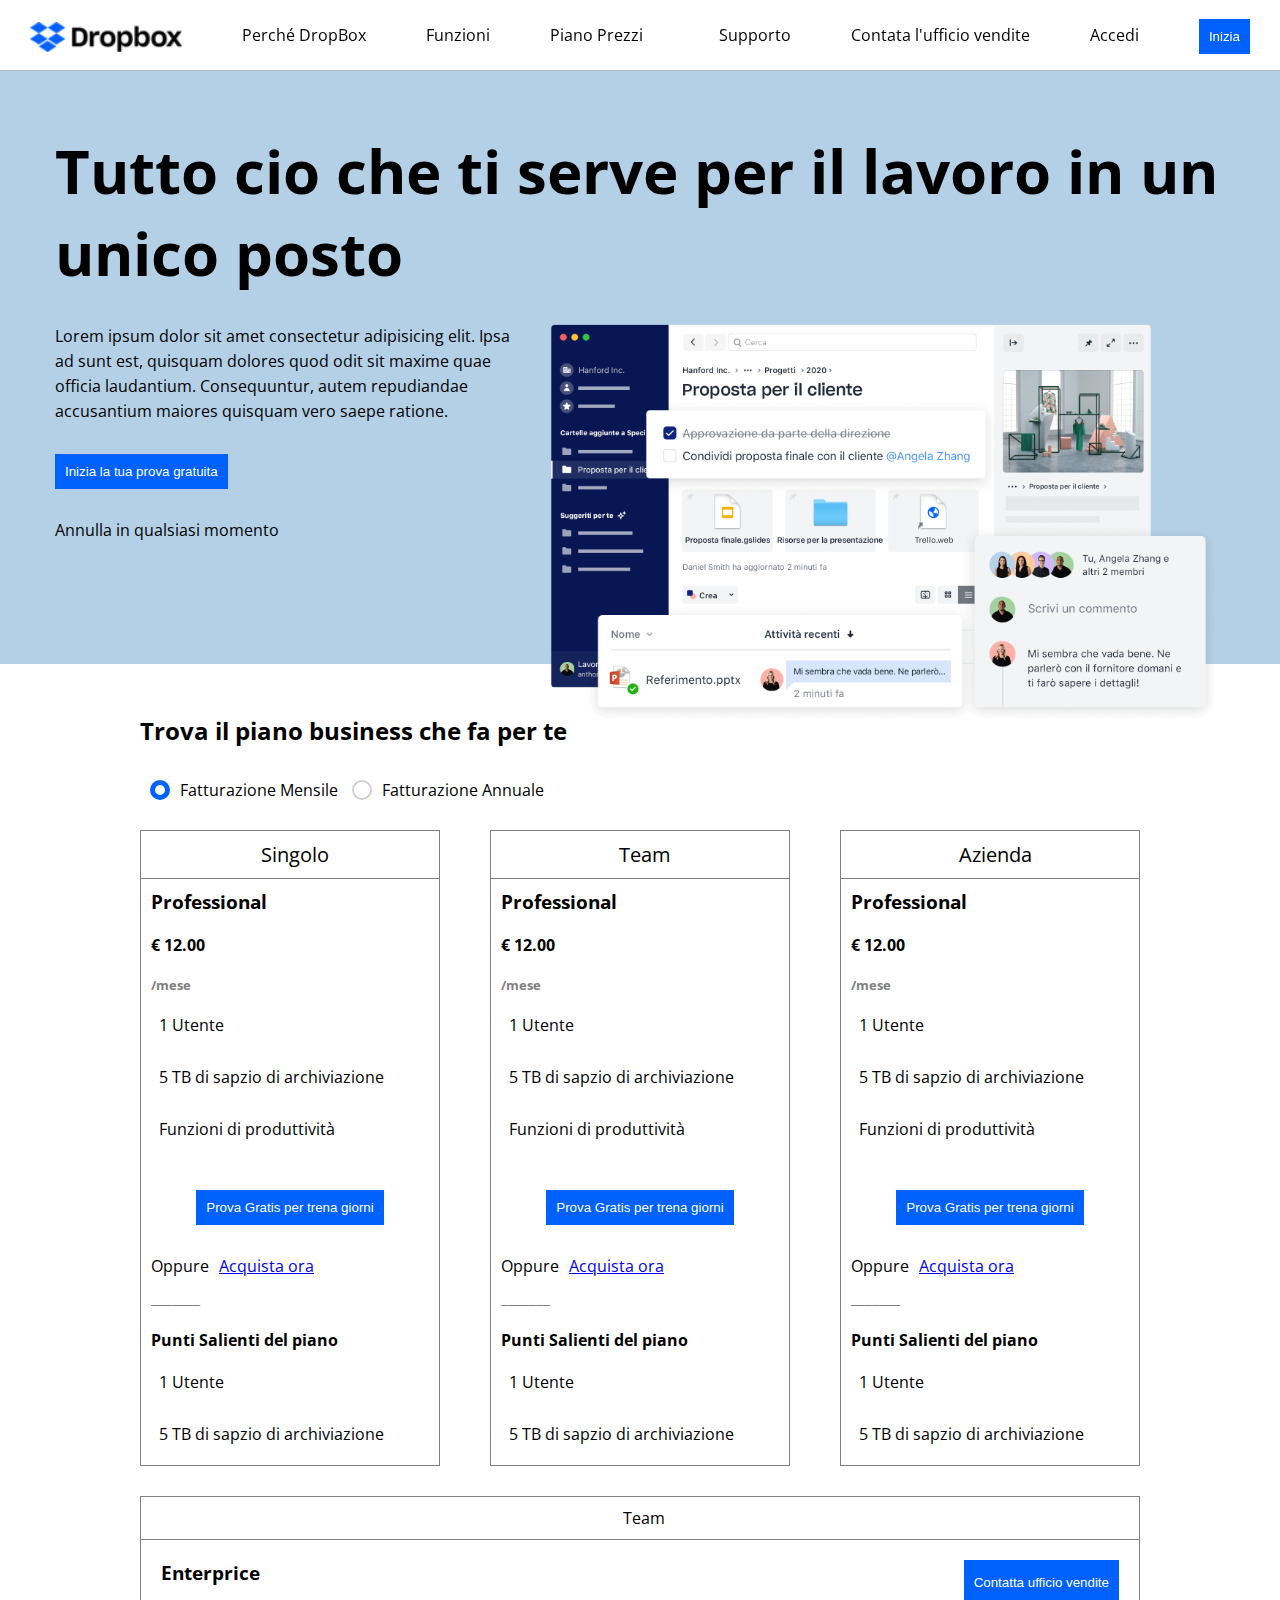
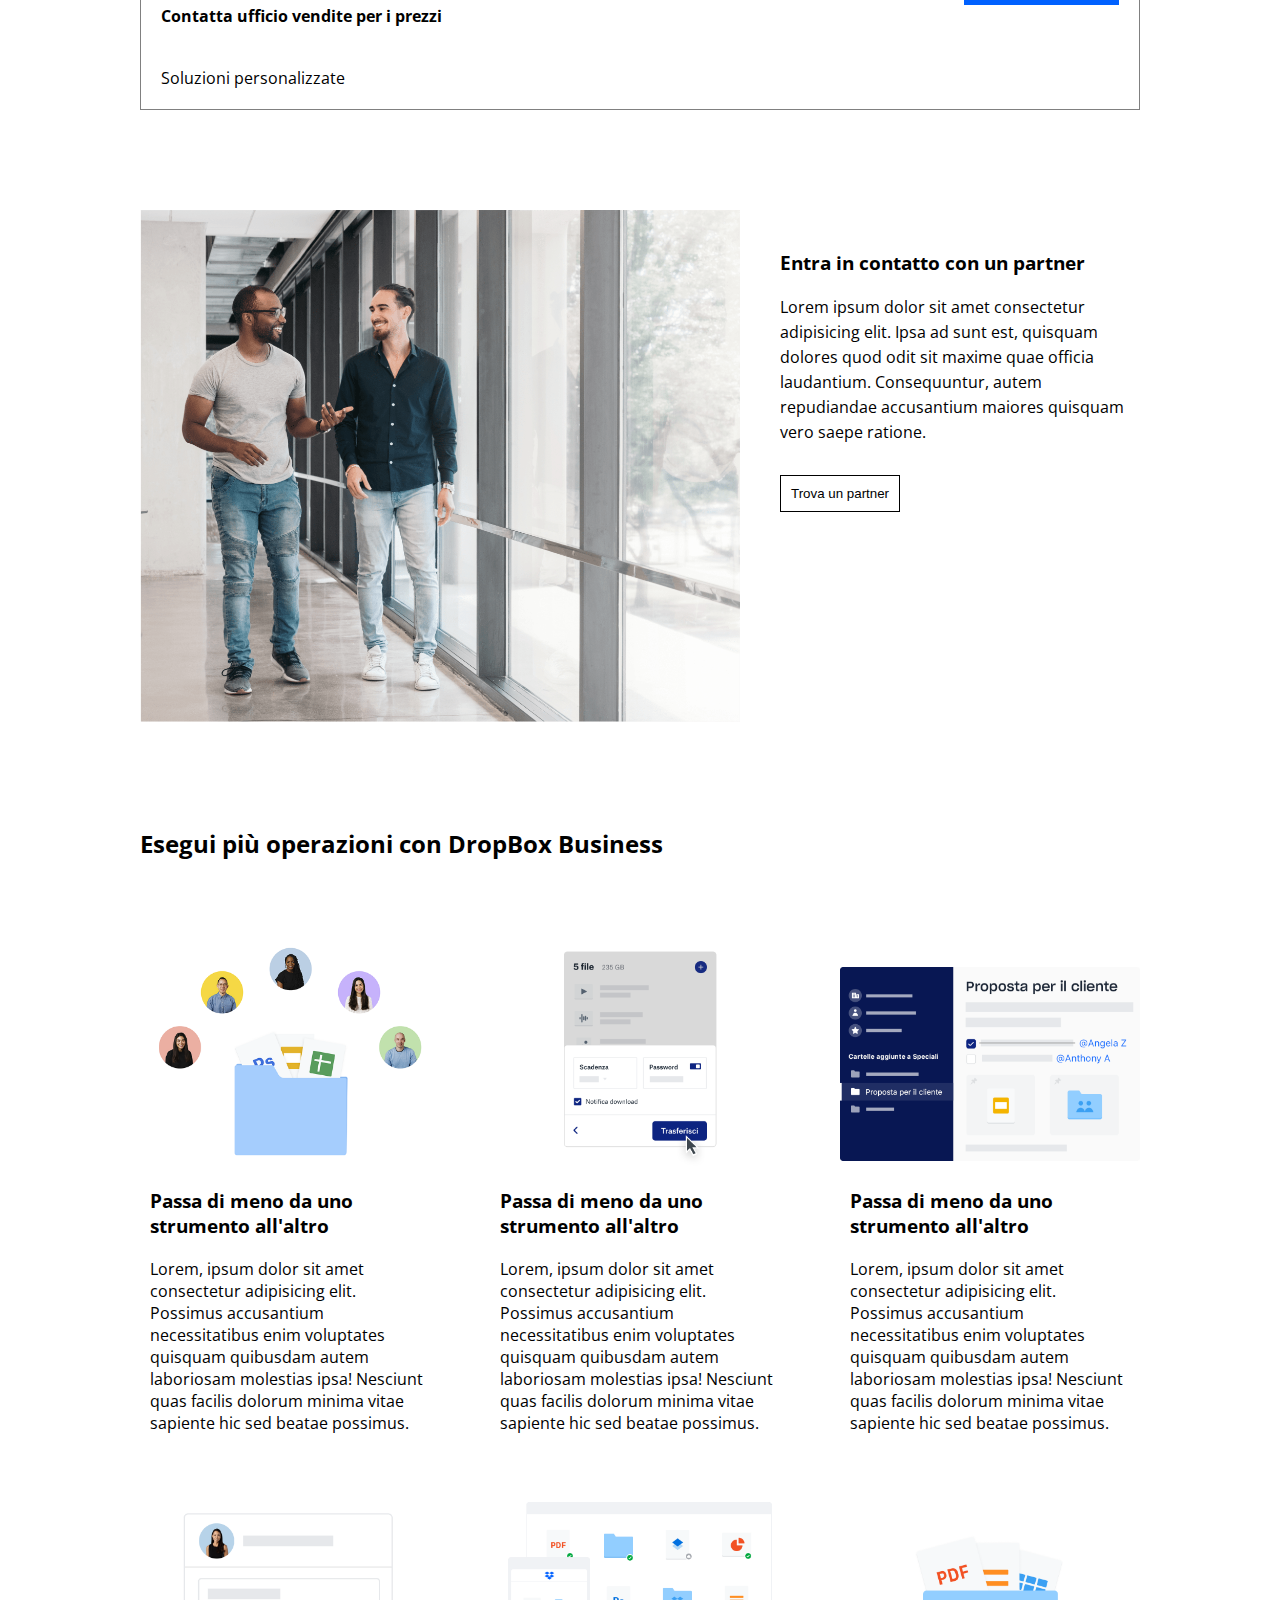
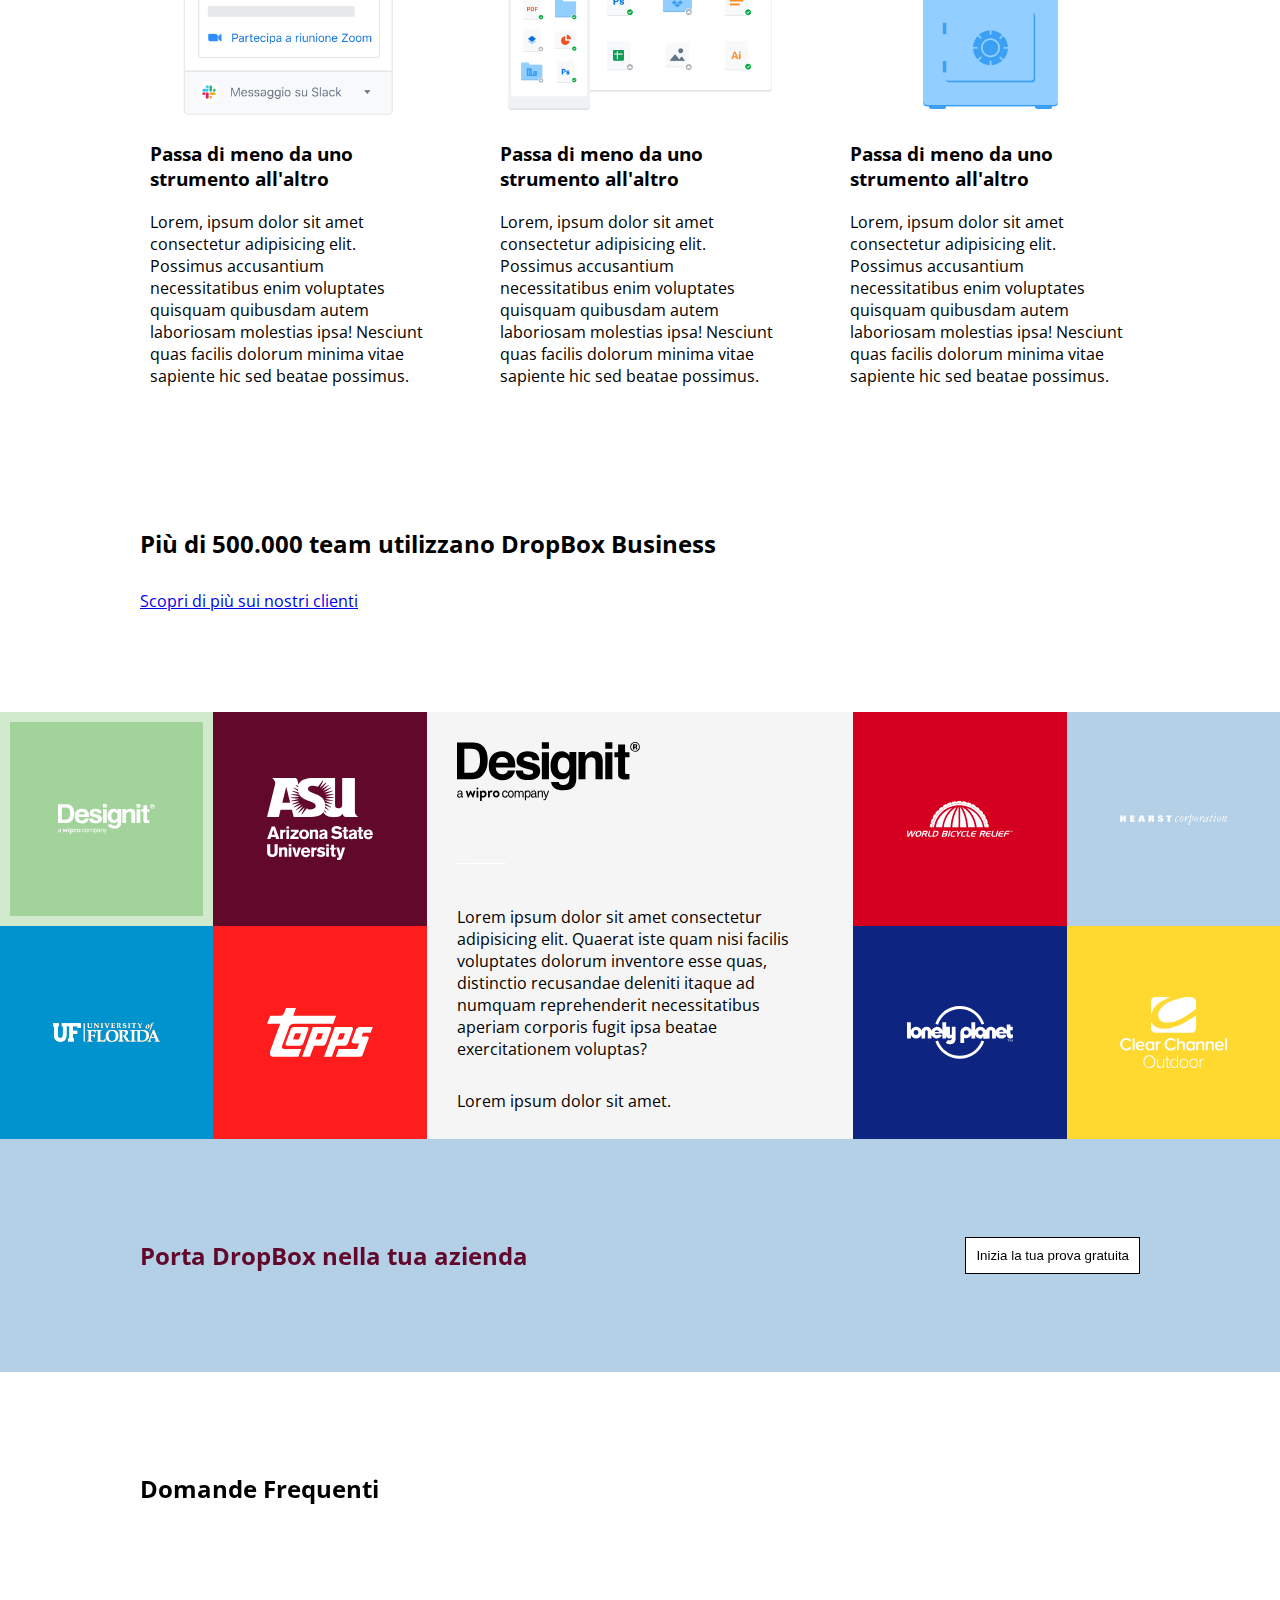
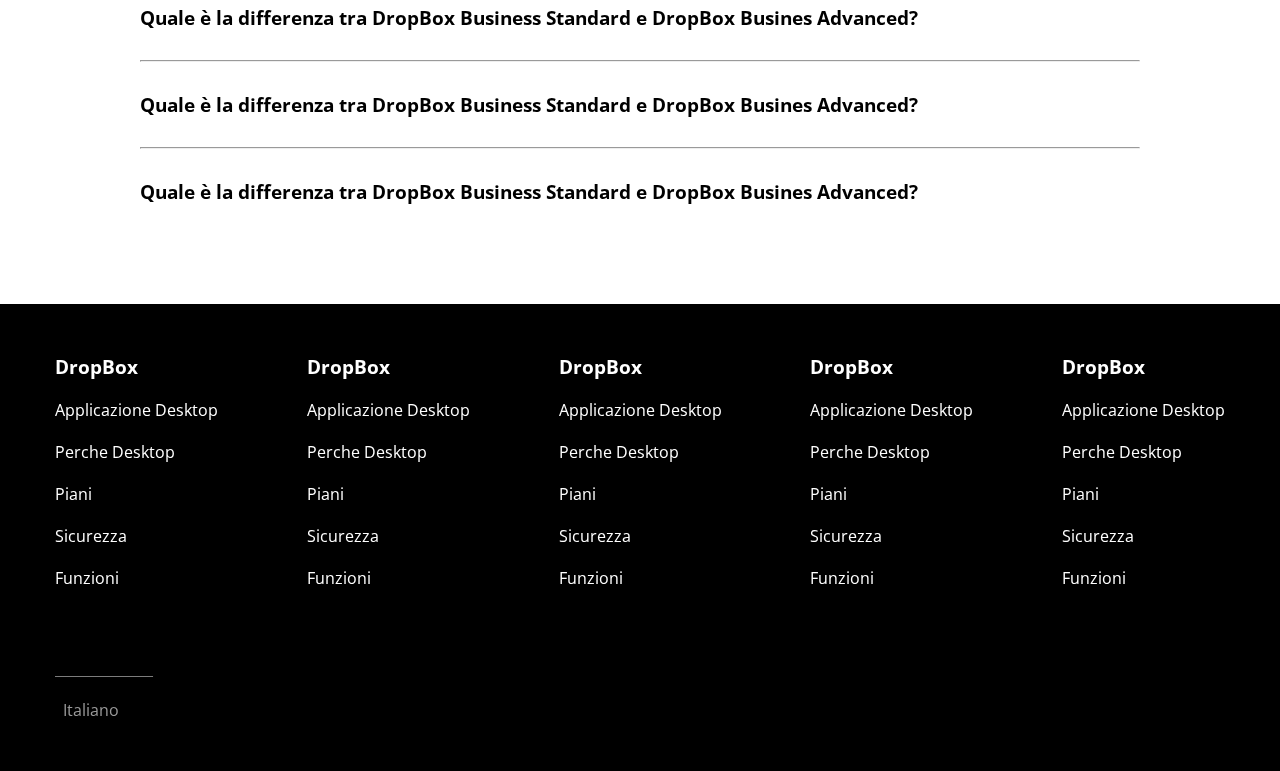
==== BONUS/index.html @ 31a1248b "inserito hover sul menu della top-bar" ====
<!DOCTYPE html>
<html lang="en">

<head>
    <meta charset="UTF-8">
    <meta http-equiv="X-UA-Compatible" content="IE=edge">
    <meta name="viewport" content="width=device-width, initial-scale=1.0">
    <title>DropBox</title>
    <link rel="stylesheet" href="./css/style.css">
    <link rel="stylesheet" href="https://cdnjs.cloudflare.com/ajax/libs/font-awesome/6.2.1/css/all.min.css"
        integrity="sha512-MV7K8+y+gLIBoVD59lQIYicR65iaqukzvf/nwasF0nqhPay5w/9lJmVM2hMDcnK1OnMGCdVK+iQrJ7lzPJQd1w=="
        crossorigin="anonymous" referrerpolicy="no-referrer" />
    <link rel="preconnect" href="https://fonts.googleapis.com">
    <link rel="preconnect" href="https://fonts.gstatic.com" crossorigin>
    <link
        href="https://fonts.googleapis.com/css2?family=Open+Sans:ital,wght@0,300;0,400;0,500;0,600;0,700;0,800;1,300;1,400;1,500;1,600;1,700;1,800&display=swap"
        rel="stylesheet">
</head>

<body>

    <!-- Inizio header -->

    <header>
        <nav class="d-flex space-between">
            <div class="menu-column">
                <ul class="d-flex">
                    <li><a href="#">
                            <img src="img/logo-small.png" alt="logo DropBox">
                        </a>
                    </li>
                    <li class="border-hover"><a href="#">
                            Perché DropBox
                        </a>
                    </li>
                    <li class="border-hover"><a href="#">
                            Funzioni
                        </a>
                    </li>
                    <li class="border-hover"><a href="#">
                            Piano Prezzi
                        </a>
                    </li>
                </ul>
            </div>

            <div class="menu-column">
                <ul class="d-flex">
                    <li class="border-hover"><a href="#">
                            Supporto
                        </a>
                    </li>
                    <li class="border-hover"><a href="#">
                            Contata l'ufficio vendite
                        </a>
                    </li>
                    <li class="border-hover"><a href="#">
                            Accedi
                        </a>
                    </li>
                    <li>
                        <button>Inizia</button>
                    </li>
                </ul>
            </div>
        </nav>
    </header>

    <!-- Fine header / Inizio Main -->

    <main>

        <section id="jumbo">
            <div class="container fuori-bordo">
                <h1>Tutto cio che ti serve per il lavoro in un unico posto</h1>
                <div class="content d-flex">
                    <div class="column-small w-40 top-30">
                        <p>Lorem ipsum dolor sit amet consectetur adipisicing elit. Ipsa ad sunt est, quisquam dolores
                            quod odit sit maxime quae officia laudantium. Consequuntur, autem repudiandae accusantium
                            maiores quisquam vero saepe ratione.</p>
                        <button>Inizia la tua prova gratuita</button><br>
                        <div class="bottom-50">Annulla in qualsiasi momento</div>
                        <div><a href="#"><i class="fa-solid fa-arrow-down"></i></a></div>
                    </div>
                    <div class="column-big w-60 top-30">
                        <img src="img/jumbo.png" alt="">
                    </div>
                </div>
            </div>
        </section>

        <div class="container-small">
            <section class="business-plan">
                <h2 class="top-50 bottom-30">Trova il piano business che fa per te</h2>
                <div class="check">
                    <span class="circle-blue"></span><span>Fatturazione Mensile</span>
                    <span class="circle-gray"></span><span>Fatturazione Annuale</span>
                </div>
                <div class="columns">
                    <div class="section-column w-30 border">
                        <div class="icon">
                            <i class="fa-solid fa-user"></i>&nbsp&nbspSingolo
                        </div>
                        <div class="text">
                            <h3>Professional</h3>
                            <h4>€ 12.00</h4>
                            <h5 style="color: gray;">/mese</h5>
                        </div>
                        <div class="top-list">
                            <ul>
                                <li><i class="fa-solid fa-user"></i>&nbsp&nbsp1 Utente</li>
                                <li><i class="fa-solid fa-folder"></i>&nbsp&nbsp5 TB di sapzio di archiviazione</li>
                                <li><i class="fa-solid fa-share-nodes"></i>&nbsp&nbspFunzioni di produttività</li>
                            </ul>
                            <div class="d-flex center">
                                <button>Prova Gratis per trena giorni</button><br>
                            </div>
                            <span>Oppure</span><a href="#">Acquista ora</a>
                        </div>
                        <div class="line">_______</div>
                        <div class="bottom-list">
                            <h4>Punti Salienti del piano</h4>
                            <ul>
                                <li><i class="fa-solid fa-check"></i>&nbsp&nbsp1 Utente</li>
                                <li><i class="fa-solid fa-check"></i>&nbsp&nbsp5 TB di sapzio di archiviazione</li>
                            </ul>
                        </div>
                    </div>

                    <div class="section-column w-30 border">
                        <div class="icon">
                            <i class="fa-solid fa-users"></i>&nbsp&nbspTeam
                        </div>
                        <div class="text">
                            <h3>Professional</h3>
                            <h4>€ 12.00</h4>
                            <h5 style="color: gray;">/mese</h5>
                        </div>
                        <div class="top-list">
                            <ul>
                                <li><i class="fa-solid fa-user"></i>&nbsp&nbsp1 Utente</li>
                                <li><i class="fa-solid fa-folder"></i>&nbsp&nbsp5 TB di sapzio di archiviazione</li>
                                <li><i class="fa-solid fa-share-nodes"></i>&nbsp&nbspFunzioni di produttività</li>
                            </ul>
                            <div class="d-flex center">
                                <button>Prova Gratis per trena giorni</button><br>
                            </div>
                            <span>Oppure</span><a href="#">Acquista ora</a>
                        </div>
                        <div class="line">_______</div>
                        <div class="bottom-list">
                            <h4>Punti Salienti del piano</h4>
                            <ul>
                                <li><i class="fa-solid fa-check"></i>&nbsp&nbsp1 Utente</li>
                                <li><i class="fa-solid fa-check"></i>&nbsp&nbsp5 TB di sapzio di archiviazione</li>
                            </ul>
                        </div>
                    </div>

                    <div class="section-column w-30 border">
                        <div class="icon">
                            <i class="fa-solid fa-building"></i>&nbsp&nbspAzienda
                        </div>
                        <div class="text">
                            <h3>Professional</h3>
                            <h4>€ 12.00</h4>
                            <h5 style="color: gray;">/mese</h5>
                        </div>
                        <div class="top-list">
                            <ul>
                                <li><i class="fa-solid fa-user"></i>&nbsp&nbsp1 Utente</li>
                                <li><i class="fa-solid fa-folder"></i>&nbsp&nbsp5 TB di sapzio di archiviazione</li>
                                <li><i class="fa-solid fa-share-nodes"></i>&nbsp&nbspFunzioni di produttività</li>
                            </ul>
                            <div class="d-flex center">
                                <button>Prova Gratis per trena giorni</button><br>
                            </div>
                            <span>Oppure</span><a href="#">Acquista ora</a>
                        </div>
                        <div class="line">_______</div>
                        <div class="bottom-list">
                            <h4>Punti Salienti del piano</h4>
                            <ul>
                                <li><i class="fa-solid fa-check"></i>&nbsp&nbsp1 Utente</li>
                                <li><i class="fa-solid fa-check"></i>&nbsp&nbsp5 TB di sapzio di archiviazione</li>
                            </ul>
                        </div>
                    </div>
                </div>

                <div class="enterprice">
                    <div class="top">
                        <i class="fa-solid fa-building"></i>&nbsp&nbspTeam
                    </div>
                    <div class="bottom">
                        <div class="d-flex space-between">
                            <h3>Enterprice</h3>
                            <button>Contatta ufficio vendite</button>
                        </div>
                        <h4>Contatta ufficio vendite per i prezzi</h4>
                        <span>Soluzioni personalizzate</span>
                    </div>
                </div>

                <div class="content d-flex top-100">
                    <div class="column-big w-60">
                        <img src="img/partner.png" alt="partner">
                    </div>
                    <div class="column-small w-40 top-40">
                        <h3>Entra in contatto con un partner</h3>
                        <p>Lorem ipsum dolor sit amet consectetur adipisicing elit. Ipsa ad sunt est, quisquam dolores
                            quod odit sit maxime quae officia laudantium. Consequuntur, autem repudiandae accusantium
                            maiores quisquam vero saepe ratione.</p>
                        <button class="color-white">Trova un partner</button><br>
                    </div>
                </div>

                <div class="business">
                    <h2 class="top-100">Esegui più operazioni con DropBox Business</h2>
                    <div class="columns">
                        <div class="section-column w-30 top-40">
                            <img src="img/business-feature-switching-tools.png" alt="">
                            <div class="text">
                                <h3>Passa di meno da uno strumento all'altro</h3>
                                <p>Lorem, ipsum dolor sit amet consectetur adipisicing elit. Possimus accusantium
                                    necessitatibus enim voluptates quisquam quibusdam autem laboriosam molestias ipsa!
                                    Nesciunt quas facilis dolorum minima vitae sapiente hic sed beatae possimus.
                                </p>
                            </div>
                        </div>
                        <div class="section-column w-30 top-40">
                            <img src="img/business-feature-send-files-it.png" alt="">
                            <div class="text">
                                <h3>Passa di meno da uno strumento all'altro</h3>
                                <p>Lorem, ipsum dolor sit amet consectetur adipisicing elit. Possimus accusantium
                                    necessitatibus enim voluptates quisquam quibusdam autem laboriosam molestias ipsa!
                                    Nesciunt quas facilis dolorum minima vitae sapiente hic sed beatae possimus.
                                </p>
                            </div>
                        </div>
                        <div class="section-column w-30 top-40">
                            <img src="img/business-feature-coordinate-it.png" alt="">
                            <div class="text">
                                <h3>Passa di meno da uno strumento all'altro</h3>
                                <p>Lorem, ipsum dolor sit amet consectetur adipisicing elit. Possimus accusantium
                                    necessitatibus enim voluptates quisquam quibusdam autem laboriosam molestias ipsa!
                                    Nesciunt quas facilis dolorum minima vitae sapiente hic sed beatae possimus.
                                </p>
                            </div>
                        </div>
                        <div class="section-column w-30 top-40">
                            <img src="img/business-feature-integrations-it.png" alt="">
                            <div class="text">
                                <h3>Passa di meno da uno strumento all'altro</h3>
                                <p>Lorem, ipsum dolor sit amet consectetur adipisicing elit. Possimus accusantium
                                    necessitatibus enim voluptates quisquam quibusdam autem laboriosam molestias ipsa!
                                    Nesciunt quas facilis dolorum minima vitae sapiente hic sed beatae possimus.
                                </p>
                            </div>
                        </div>
                        <div class="section-column w-30 top-40">
                            <img src="img/business-feature-multi-device.png" alt="">
                            <div class="text">
                                <h3>Passa di meno da uno strumento all'altro</h3>
                                <p>Lorem, ipsum dolor sit amet consectetur adipisicing elit. Possimus accusantium
                                    necessitatibus enim voluptates quisquam quibusdam autem laboriosam molestias ipsa!
                                    Nesciunt quas facilis dolorum minima vitae sapiente hic sed beatae possimus.
                                </p>
                            </div>
                        </div>
                        <div class="section-column w-30 top-40">
                            <img src="img/business-feature-security.png" alt="">
                            <div class="text">
                                <h3>Passa di meno da uno strumento all'altro</h3>
                                <p>Lorem, ipsum dolor sit amet consectetur adipisicing elit. Possimus accusantium
                                    necessitatibus enim voluptates quisquam quibusdam autem laboriosam molestias ipsa!
                                    Nesciunt quas facilis dolorum minima vitae sapiente hic sed beatae possimus.
                                </p>
                            </div>
                        </div>
                    </div>
                    <h2 class="top-100 bottom-30">Più di 500.000 team utilizzano DropBox Business</h2>
                    <a href="#">Scopri di più sui nostri clienti</a>
                </div>
            </section>
        </div>

        <section id="customer">
            <div class="square-section d-flex wrap top-100">
                <div class="square d-flex wrap">
                    <div class="small square1-color">
                        <img src="img/designit.svg" alt="">
                    </div>
                    <div class="small square2-color">
                        <img src="img/arizona_state_university.svg" alt="">
                    </div>
                    <div class="small square3-color">
                        <img src="img/university_of_florida.svg" alt="">
                    </div>
                    <div class="small square4-color">
                        <img src="img/topps.svg" alt="">
                    </div>
                </div>

                <div class="square central">
                    <img src="img/designit.svg" alt="">
                    <div id="line2">_______</div>
                    <p class="bottom-30">Lorem ipsum dolor sit amet consectetur adipisicing elit. Quaerat iste quam nisi
                        facilis voluptates dolorum inventore esse quas, distinctio recusandae deleniti itaque ad numquam
                        reprehenderit necessitatibus aperiam corporis fugit ipsa beatae exercitationem voluptas? </p>
                    <p>Lorem ipsum dolor sit amet.</p>
                </div>

                <div class="square d-flex wrap">
                    <div class="small square5-color">
                        <img src="img/world_bicycle_relief.svg" alt="">
                    </div>
                    <div class="small square6-color">
                        <img src="img/hearst_corp.svg" alt="">
                    </div>
                    <div class="small square7-color">
                        <img src="img/lonely_planet.svg" alt="">
                    </div>
                    <div class="small square8-color">
                        <img src="img/clear_channel.svg" alt="">
                    </div>
                </div>
            </div>
        </section>

        <div class="free-trial">
            <div class="container-small">
                <div class="d-flex space-between align-center">
                    <h2>Porta DropBox nella tua azienda</h2>
                    <button class="color-white">Inizia la tua prova gratuita</button>
                </div>
            </div>

        </div>

        <div class="faq top-100 bottom-100">
            <div class="container-small">
                <h2 class="bottom-100">Domande Frequenti</h2>
                <div class="d-flex space-between">
                    <h3 class="bottom-30">Quale è la differenza tra DropBox Business Standard e DropBox Busines
                        Advanced?</h3>
                    <i class="fa-solid fa-chevron-down"></i>
                </div>
                <hr>
                <div class="d-flex space-between align-center">
                    <h3 class="bottom-30 top-30">Quale è la differenza tra DropBox Business Standard e DropBox Busines
                        Advanced?</h3>
                    <i class="fa-solid fa-chevron-down"></i>
                </div>
                <hr>
                <div class="d-flex space-between align-center">
                    <h3 class="top-30">Quale è la differenza tra DropBox Business Standard e DropBox Busines
                        Advanced?</h3>
                    <i class="fa-solid fa-chevron-down"></i>
                </div>
            </div>
        </div>
    </main>

    <!-- Fine Main / Inizio footer -->

    <footer>
        <div class="container">
            <div class="columns">
                <div class="column">
                    <h3>DropBox</h3>
                    <ul>
                        <li>Applicazione Desktop</li>
                        <li>Perche Desktop</li>
                        <li>Piani</li>
                        <li>Sicurezza</li>
                        <li>Funzioni</li>
                    </ul>
                </div>
                <div class="column">
                    <h3>DropBox</h3>
                    <ul>
                        <li>Applicazione Desktop</li>
                        <li>Perche Desktop</li>
                        <li>Piani</li>
                        <li>Sicurezza</li>
                        <li>Funzioni</li>
                    </ul>
                </div>
                <div class="column">
                    <h3>DropBox</h3>
                    <ul>
                        <li>Applicazione Desktop</li>
                        <li>Perche Desktop</li>
                        <li>Piani</li>
                        <li>Sicurezza</li>
                        <li>Funzioni</li>
                    </ul>
                </div>
                <div class="column">
                    <h3>DropBox</h3>
                    <ul>
                        <li>Applicazione Desktop</li>
                        <li>Perche Desktop</li>
                        <li>Piani</li>
                        <li>Sicurezza</li>
                        <li>Funzioni</li>
                    </ul>
                </div>
                <div class="column">
                    <h3>DropBox</h3>
                    <ul>
                        <li>Applicazione Desktop</li>
                        <li>Perche Desktop</li>
                        <li>Piani</li>
                        <li>Sicurezza</li>
                        <li>Funzioni</li>
                    </ul>
                </div>
            </div>
            <div id="line3">______________</div>
            <!-- <hr> -->
            <div class="language bottom-50"><i class="fa-solid fa-earth-americas"></i>&nbsp&nbspItaliano&nbsp&nbsp<i
                    class="fa-solid fa-caret-up"></i></div>
        </div>
    </footer>
</body>
</html>
---- BONUS/css/style.css ----
* {
    padding: 0;
    margin: 0;
    box-sizing: border-box;
}

html {
    font-family: 'Open Sans', sans-serif;

    /* OPENSANS */
}

/* REGOLE DI DEBUG */

.w-20 {
    width: 20%;
}

.w-30 {
    width: 30%;
}

.w-40 {
    width: 40%;
}

.w-50 {
    width: 50%;
}

.w-60 {
    width: 60%;
}

.w-70 {
    width: 70%;
}

/* .column-big {
    background-color: green;
} */

/* .columns .section-column {
    background-color: brown;
} */

/* .border {
    border: 1px solid red;
} */


/* REGOLE CSS */


header {
    background-color: white;
    height: 70px;
    width: 100%;
    position: fixed;
    top: 0;
    left: 0;
    z-index: 100;
    box-shadow: 0 1px rgba(128, 128, 128, .3);
}

.d-flex {
    display: flex;
}

.wrap {
    flex-wrap: wrap;
}

.space-between {
    justify-content: space-between;
}

.center {
    justify-content: center;
}

.align-center {
    align-items: center;
}

nav {
    height: 100%;
}

.menu-column ul {
    list-style-type: none;
}

.menu-column ul li {
    padding: 0 30px;
    line-height: 70px;
}

/* .border-hover {
    border-bottom: red solid 1px;
} */

.menu-column li a {
    text-decoration: none;
    color: black;
}

.menu-column ul img {
    height: 30px;
    vertical-align: middle;
}

main {
    padding-top: 70px;
}

.container {
    max-width: 1170px;
    margin: 0 auto;
}

.container-small {
    max-width: 1000px;
    margin: auto;
}

#jumbo {
    background-color: #B4D0E7;
}

#jumbo h1 {
    /* text-align: left; */
    font-size: 60px;
}

#jumbo button {
    margin: 30px 0;
}

#jumbo i {
    font-size: 40px;
    color: black;
    padding: 10px 0;
}

.fuori-bordo {
    position: relative;
    top: 60px;
}

.bottom-30 {
    padding-bottom: 30px;
}

.bottom-50 {
    padding-bottom: 50px;
}

.bottom-100 {
    padding-bottom: 100px;
}

.top-30 {
    padding-top: 30px;
}

.top-40 {
    padding-top: 40px;
}

.top-50 {
    padding-top: 50px;
}

.top-100 {
    padding-top: 100px;
}

button {
    background-color: #0061FF;
    color: white;
    border: none;
    padding: 10px;
}

.check span {
    line-height: 20px;
    vertical-align: middle;
}

.circle-blue {
    display: inline-block;
    width: 20px;
    height: 20px;
    border-radius: 50%;
    border: 5px solid #0061FF;
    margin: 0 10px;
}

.circle-gray {
    display: inline-block;
    width: 20px;
    height: 20px;
    border-radius: 50%;
    border: 2px solid #D0D0D3;
    margin: 0 10px;
}

.columns {
    display: flex;
    justify-content: space-between;
    flex-wrap: wrap;
    padding: 30px 0;
}

.column-small.w-40.top-40 {
    padding-left: 40px;
}

.icon {
    border-bottom: solid 1px gray;
    text-align: center;
    font-size: 20px;
    padding: 10px;
}

.section-column.w-30.border {
    border: solid 1px gray;
}

.text * {
    padding: 10px;
}

.top-list li {
    list-style-type: none;
    padding: 10px;
}

.top-list button {
    margin: 30px 0;
}

.top-list span {
    padding: 10px;
}

.bottom-list li {
    list-style-type: none;
    padding: 10px;
}

.line {
    padding: 10px;
    color: gray;
}

#line2 {
    color: white;
    padding: 50px 0;
    line-height: 0;
}

#line3 {
    color: gray;
    padding: 30px 0;
    line-height: 0;
}

.bottom-list i {
    color: #0061FF;
}

.bottom-list h4 {
    padding: 10px;
}


.enterprice {
    border: solid 1px gray;
    /*background-color: yellow; */
}

.enterprice .top {
    border-bottom: solid 1px gray;
    padding: 10px 0;
    text-align: center;
}

.enterprice .bottom {
    padding: 20px;
}

.enterprice .bottom h3 {
    padding-bottom: 20px;
}

.enterprice .bottom h4 {
    padding-bottom: 40px;
}

.column-big.w-60 img {
    width: 100%;
}

.column-small.w-40 p {
    line-height: 25px;
}

.column-small.w-40 h3 {
    padding-bottom: 20px;
}

.color-white {
    margin: 30px 0;
    background-color: white;
    border: black solid 1px;
    color: black;
}

.section-column img {
    width: 100%;
}

.square {
    width: calc(100% / 3);
    height: calc(100vw / 3);
    /* background-color: orange; */
}

.square .small {
    height: 50%;
    width: 50%;
    display: flex;
    justify-content: center;
    align-items: center;
}

.small img {
    width: 50%;
    filter: invert(100%);
}

.square1-color {
    background-color: #A2D39B;
    border: solid 10px #D1E9CD;
}

.square2-color {
    background-color: #61082B;
}

.square3-color {
    background-color: #0093CE;
}

.square4-color {
    background-color: #FF1C1C;
}

.square5-color {
    background-color: #D5001F;
}

.square6-color {
    background-color: #B4D0E7;
}

.square7-color {
    background-color: #0D2481;
}

.square8-color {
    background-color: #FFD830;
}

.square.central img {
    width: 50%;
}

.square.central {
    padding: 30px;
    background-color: #F5F5F5;
    overflow-y: auto;
}


.free-trial {
    background-color: #B4D0E7;
}

.free-trial h2 {
    color: #61082B;
    padding: 100px 0;
}


footer {
    background-color: black;
}

.column {
    /* width: calc(100% / 5); */
    color: white;
    /* background-color: #57BCB7; */
}

.column ul {
    list-style-type: none;
}

footer h3 {
    padding: 20px 0;
}

.columns li {
    padding-bottom: 20px;
}

/* footer hr {
    width: 100px;
    color: white;
    margin-top: 50px;
} */


.language {
    color: #999999;
}
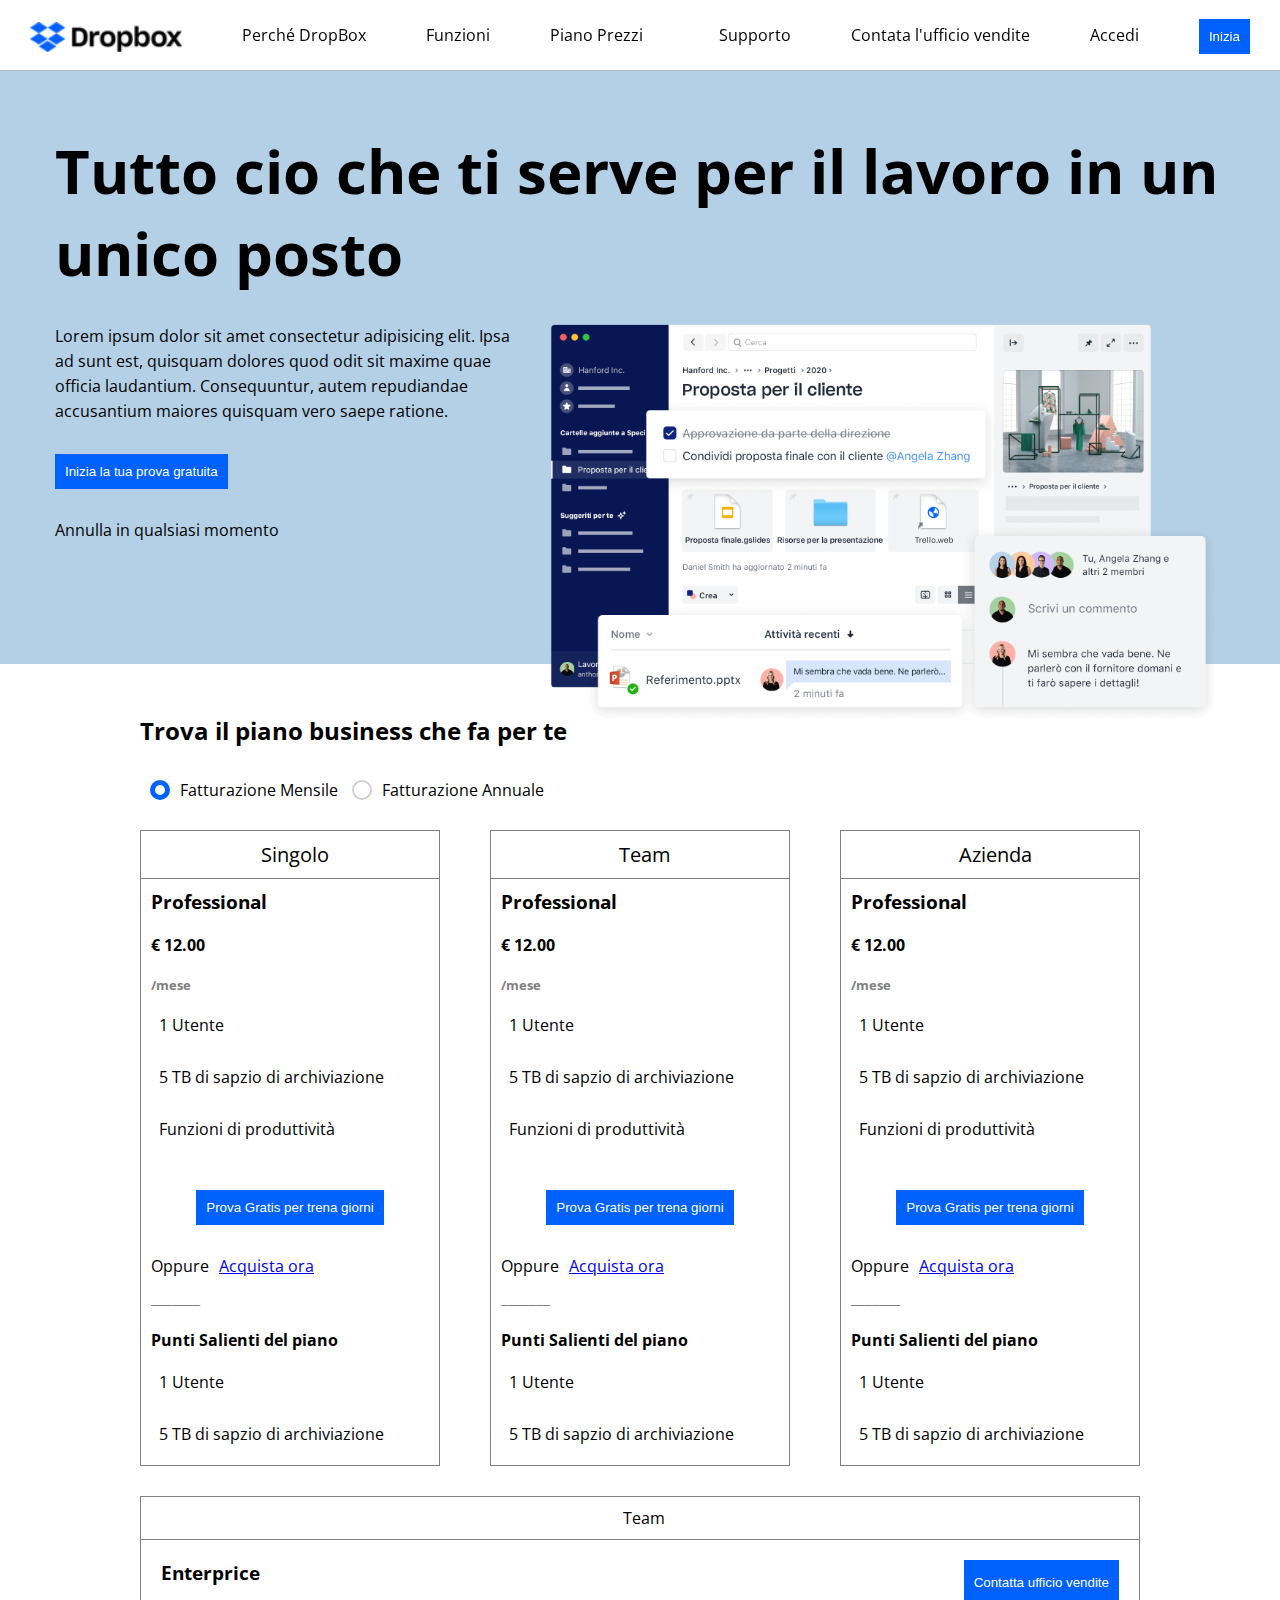
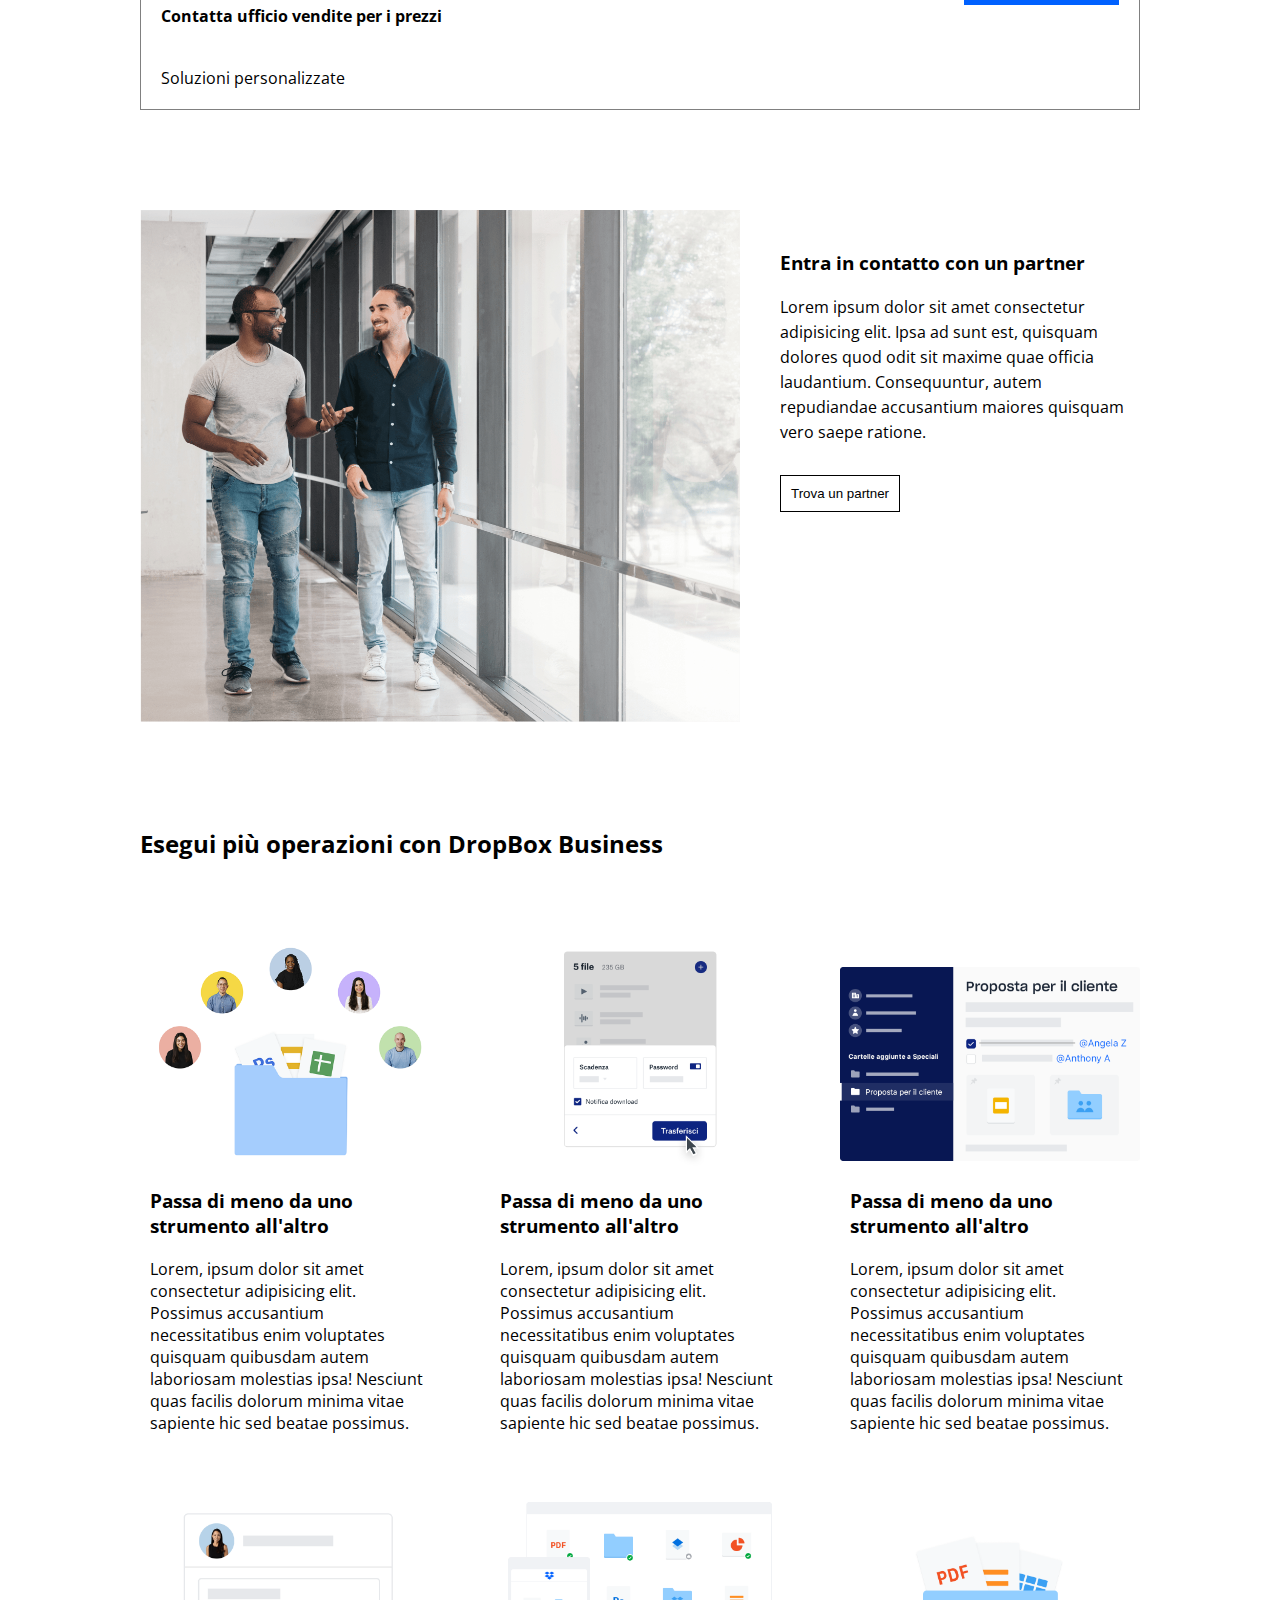
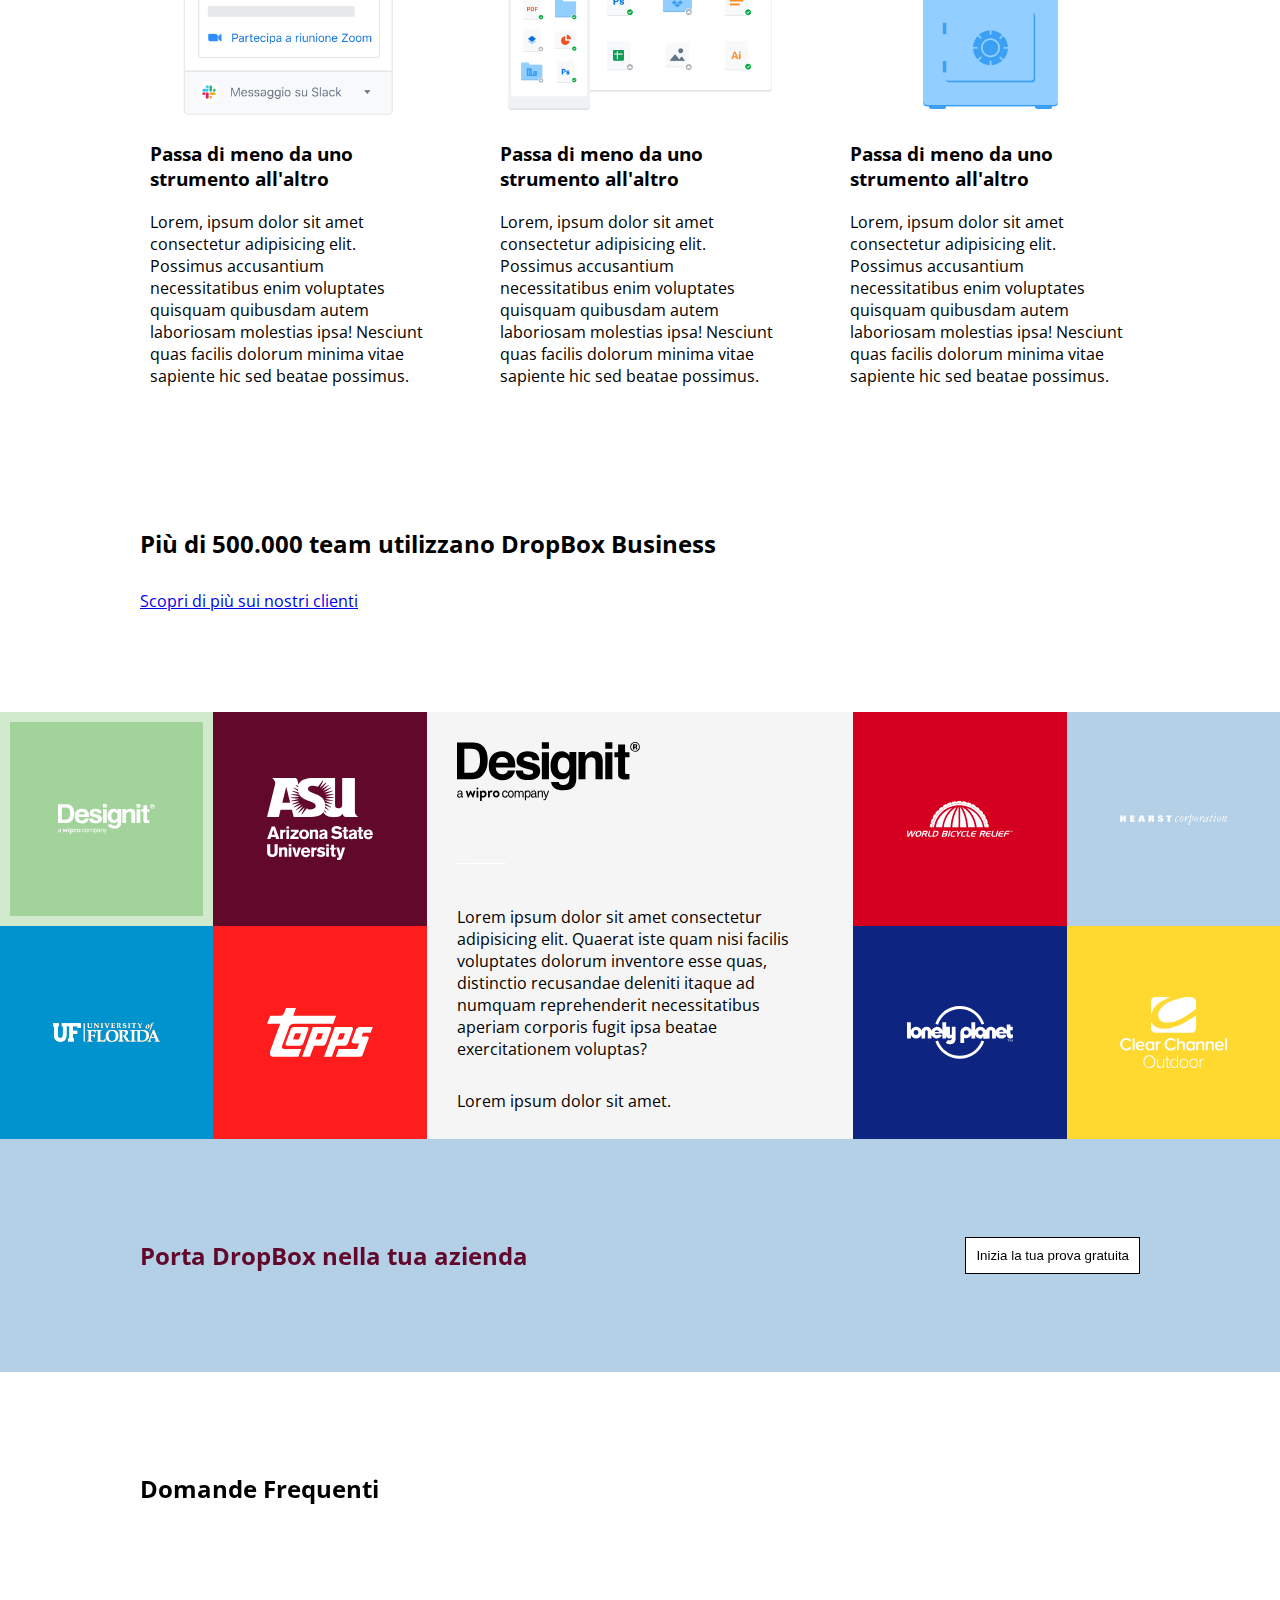
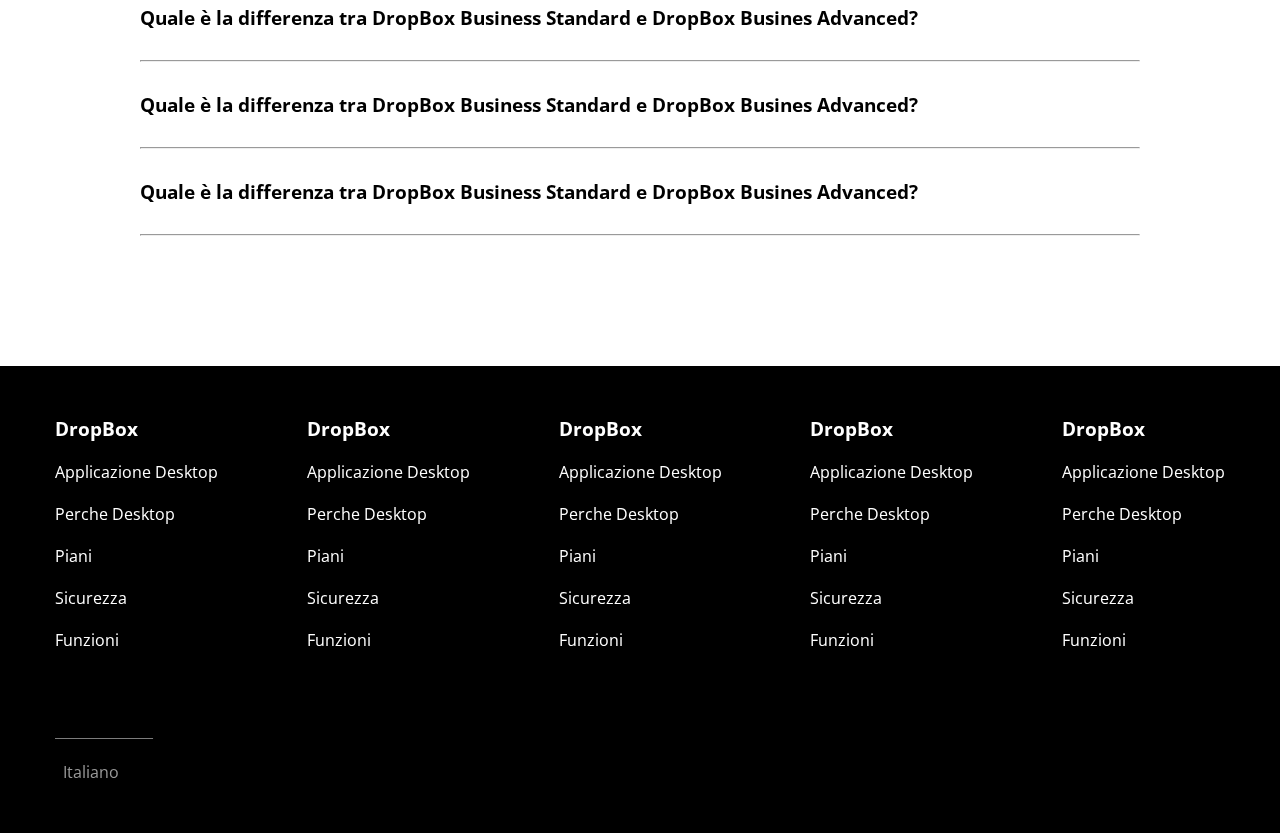
==== commit c953e661: "completata sezione hover faq - FINE" ====
--- a/BONUS/index.html
+++ b/BONUS/index.html
@@ -58,7 +58,7 @@
                             Accedi
                         </a>
                     </li>
-                    <li>
+                    <li class="border-hover">
                         <button>Inizia</button>
                     </li>
                 </ul>
@@ -80,7 +80,7 @@
                             maiores quisquam vero saepe ratione.</p>
                         <button>Inizia la tua prova gratuita</button><br>
                         <div class="bottom-50">Annulla in qualsiasi momento</div>
-                        <div><a href="#"><i class="fa-solid fa-arrow-down"></i></a></div>
+                        <div><a href="#link"><i class="fa-solid fa-arrow-down"></i></a></div>
                     </div>
                     <div class="column-big w-60 top-30">
                         <img src="img/jumbo.png" alt="">
@@ -215,7 +215,7 @@
                     </div>
                 </div>
 
-                <div class="business">
+                <div class="business"><a name="link"></a>
                     <h2 class="top-100">Esegui più operazioni con DropBox Business</h2>
                     <div class="columns">
                         <div class="section-column w-30 top-40">
@@ -340,24 +340,32 @@
 
         <div class="faq top-100 bottom-100">
             <div class="container-small">
-                <h2 class="bottom-100">Domande Frequenti</h2>
-                <div class="d-flex space-between">
-                    <h3 class="bottom-30">Quale è la differenza tra DropBox Business Standard e DropBox Busines
+                    <h2 class="bottom-100">Domande Frequenti</h2>
+                    <div class="d-flex space-between wrap text-in">
+                        <h3>Quale è la differenza tra DropBox Business Standard e DropBox
+                            Busines
+                            Advanced?</h3>
+                        <div class="rotate-180"><i class="fa-solid fa-chevron-down"></i></div>
+                        <p class="testo-nascosto">Lorem ipsum, dolor sit amet consectetur adipisicing elit.</p>
+                    </div>
+                <hr>
+                <div class="d-flex space-between wrap text-in">
+                    <h3>Quale è la differenza tra DropBox Business Standard e DropBox
+                        Busines
                         Advanced?</h3>
-                    <i class="fa-solid fa-chevron-down"></i>
-                </div>
-                <hr>
-                <div class="d-flex space-between align-center">
-                    <h3 class="bottom-30 top-30">Quale è la differenza tra DropBox Business Standard e DropBox Busines
-                        Advanced?</h3>
-                    <i class="fa-solid fa-chevron-down"></i>
-                </div>
-                <hr>
-                <div class="d-flex space-between align-center">
-                    <h3 class="top-30">Quale è la differenza tra DropBox Business Standard e DropBox Busines
-                        Advanced?</h3>
-                    <i class="fa-solid fa-chevron-down"></i>
-                </div>
+                    <div class="rotate-180"><i class="fa-solid fa-chevron-down"></i></div>
+                    <p class="testo-nascosto">Lorem ipsum, dolor sit amet consectetur adipisicing elit.</p>
+                </div>
+            <hr>
+            <div class="d-flex space-between wrap text-in">
+                <h3>Quale è la differenza tra DropBox Business Standard e DropBox
+                    Busines
+                    Advanced?</h3>
+                <div class="rotate-180"><i class="fa-solid fa-chevron-down"></i></div>
+                <p class="testo-nascosto">Lorem ipsum, dolor sit amet consectetur adipisicing elit.</p>
+            </div>
+        <hr>
+
             </div>
         </div>
     </main>
@@ -425,4 +433,5 @@
         </div>
     </footer>
 </body>
+
 </html>--- a/BONUS/css/style.css
+++ b/BONUS/css/style.css
@@ -96,9 +96,9 @@
     line-height: 70px;
 }
 
-/* .border-hover {
-    border-bottom: red solid 1px;
-} */
+.border-hover:hover {
+    border-bottom: gray solid 3px;
+}
 
 .menu-column li a {
     text-decoration: none;
@@ -181,6 +181,11 @@
     color: white;
     border: none;
     padding: 10px;
+    opacity: 1;
+}
+
+button:hover {
+    opacity: .5;
 }
 
 .check span {
@@ -417,13 +422,31 @@
     padding-bottom: 20px;
 }
 
-/* footer hr {
-    width: 100px;
-    color: white;
-    margin-top: 50px;
-} */
-
-
 .language {
     color: #999999;
-}+}
+
+.faq hr {
+    margin: 30px 0;
+}
+.testo-nascosto {
+    display: none;
+    padding-top: 20px;
+}
+
+
+.text-in:hover .testo-nascosto {
+    display: block;
+}
+
+.text-in:hover .testo-nascosto {
+    display: block;
+}
+
+.rotate-180 {
+    transition: transform 0.1ms;
+}
+
+.text-in:hover .rotate-180  {
+    transform: rotate(180deg);
+}
